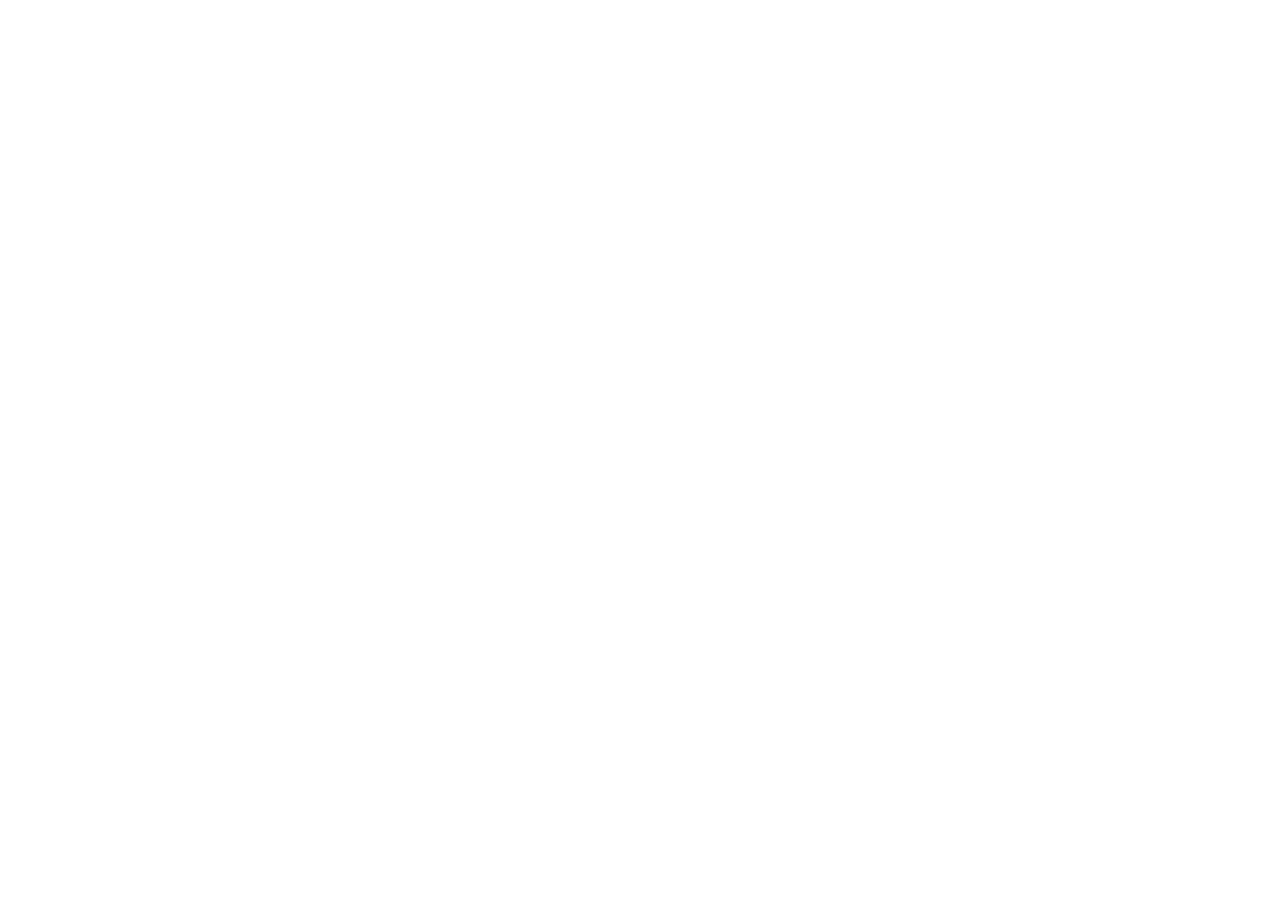
==== index.html @ 54f2726c "[FEAT] Initialized all needed assets and documents" ====
<!DOCTYPE html>
<html lang="en">
<head>
    <meta charset="UTF-8">
    <meta name="viewport" content="width=device-width, initial-scale=1.0">
    <title>Booleando</title>
    <link rel="stylesheet" href="./css/style.css">
</head>
<body>
    
</body>
</html>
---- css/style.css ----
*{
    margin: 0;
    padding: 0;
    box-sizing: border-box;
}
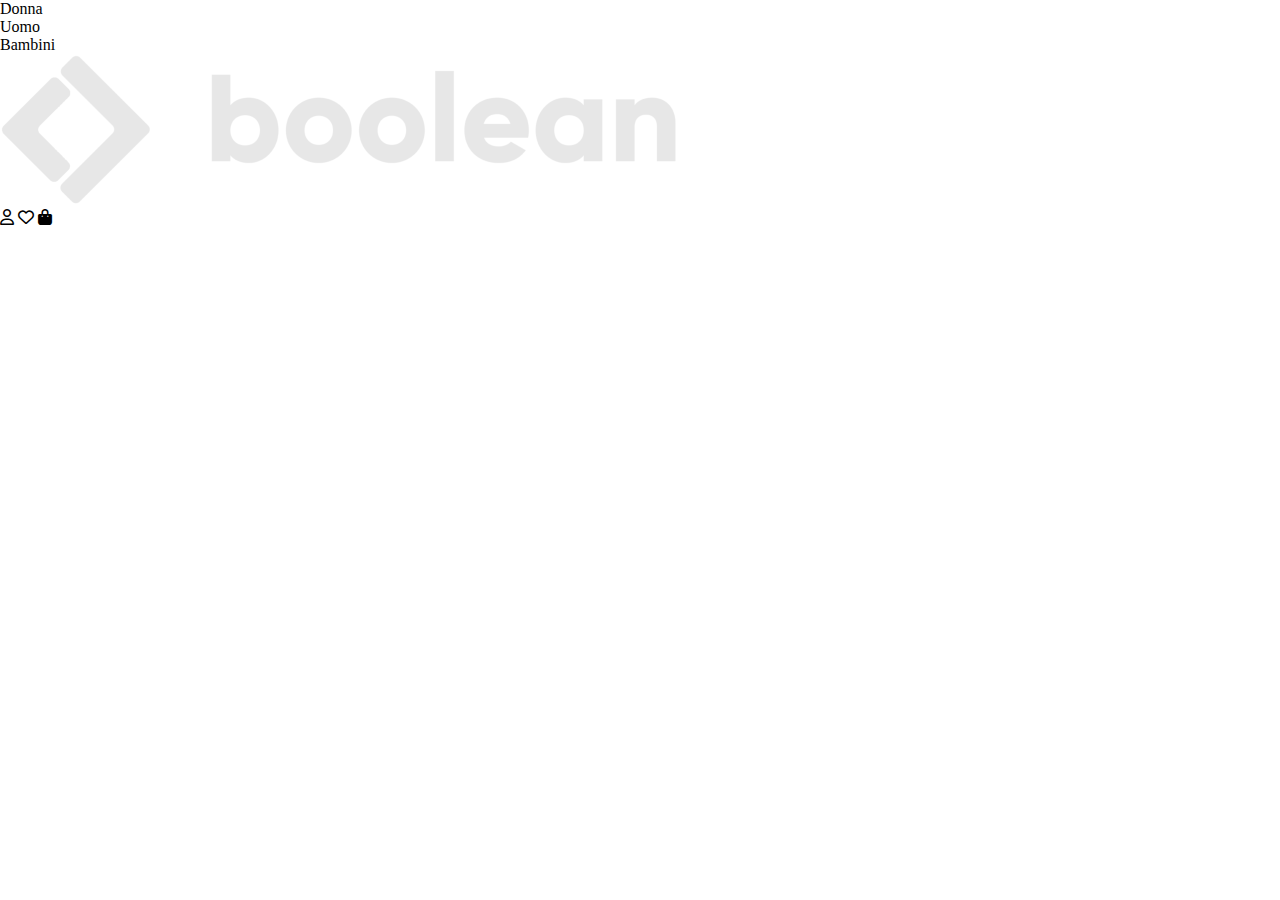
==== commit 6900d751: "[UPD] layed out basic structure and elements in HTML" ====
--- a/index.html
+++ b/index.html
@@ -3,10 +3,63 @@
 <head>
     <meta charset="UTF-8">
     <meta name="viewport" content="width=device-width, initial-scale=1.0">
+    <link rel="stylesheet" href="https://cdnjs.cloudflare.com/ajax/libs/font-awesome/6.7.2/css/all.min.css" integrity="sha512-Evv84Mr4kqVGRNSgIGL/F/aIDqQb7xQ2vcrdIwxfjThSH8CSR7PBEakCr51Ck+w+/U6swU2Im1vVX0SVk9ABhg==" crossorigin="anonymous" referrerpolicy="no-referrer" />
     <title>Booleando</title>
     <link rel="stylesheet" href="./css/style.css">
 </head>
 <body>
+
+    <header>
+        <div class="container">
+            <div class="side-header align-left">
+                <ul>
+                    <li>Donna</li>
+                    <li>Uomo</li>
+                    <li>Bambini</li>
+                </ul>
+            </div>
+    
+            <div class="center-header align-center">
+                <div>
+                    <a href="#">
+                        <img src="./img/boolean-logo.png" alt="Logo">
+                    </a>
+                </div>
+            </div>
+    
+            <div class="side-header align-right">
+                <div>
+                    <i class="fa-regular fa-user"></i>
+                    <i class="fa-regular fa-heart"></i>
+                    <i class="fa-solid fa-bag-shopping"></i>
+                </div>
+            </div>
+        </div>
+    </header>
+
+    <main>
+        <div class="container">
+
+            <div class="col-30">
+                <div class="card">
+                    <img src="" alt="">
+                    <img src="" alt="">
+                    <div class="label-box">
+                        <div class="label"></div>
+                    </div>
+                </div>
+                <div class="content">
+                    
+                </div>
+            </div>
+        </div>
+    </main>
+
+    <footer>
+        <div class="container">
+
+        </div>
+    </footer>
     
 </body>
 </html>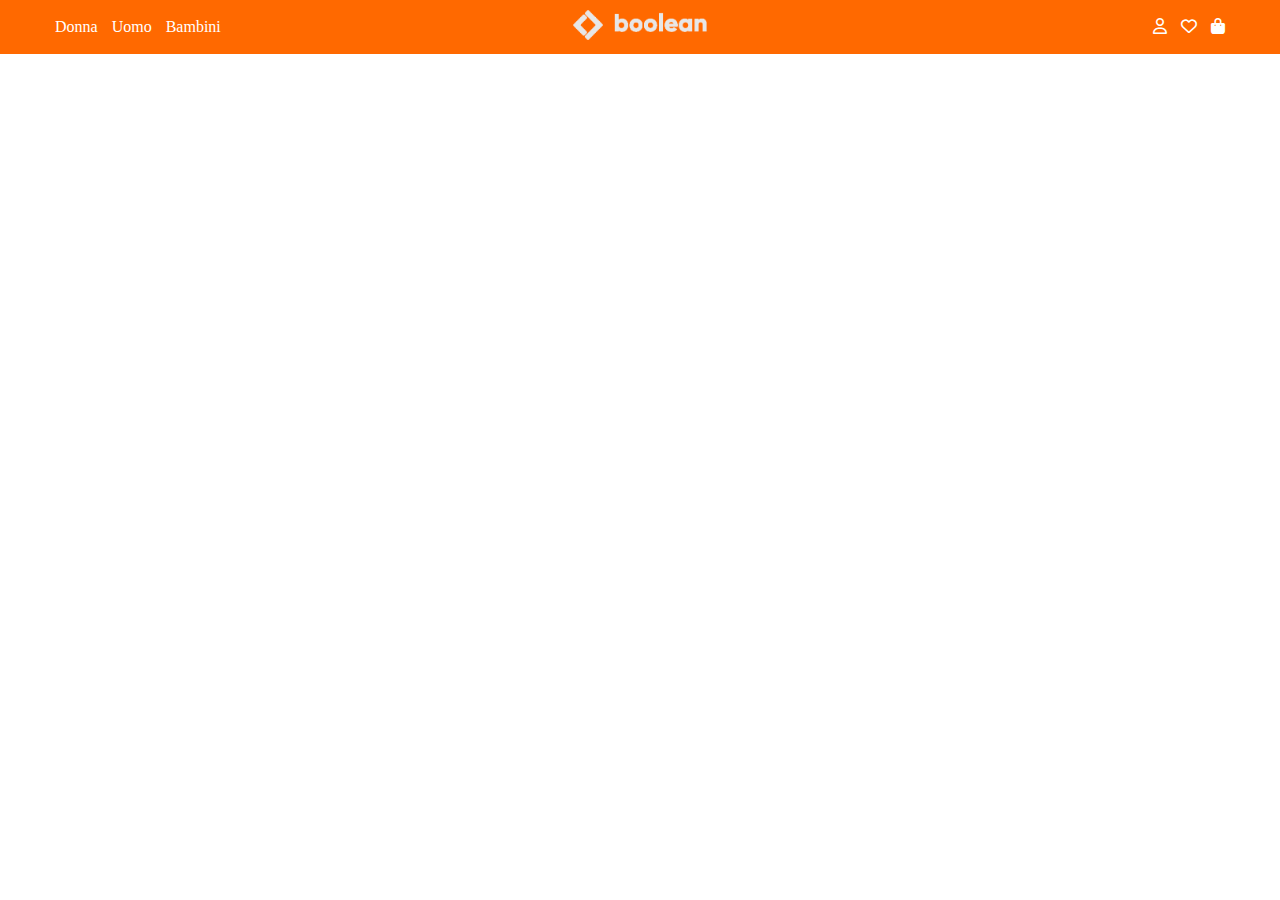
==== commit e60a8f83: "[UPD] Header done" ====
--- a/index.html
+++ b/index.html
@@ -10,8 +10,8 @@
 <body>
 
     <header>
-        <div class="container">
-            <div class="side-header align-left">
+        <div class="container d-flex align-center">
+            <div class="side-header d-flex align-left">
                 <ul>
                     <li>Donna</li>
                     <li>Uomo</li>
@@ -19,19 +19,17 @@
                 </ul>
             </div>
     
-            <div class="center-header align-center">
-                <div>
-                    <a href="#">
-                        <img src="./img/boolean-logo.png" alt="Logo">
-                    </a>
-                </div>
+            <div class="center-header d-flex align-center">
+                <a href="#">
+                    <img class="logo" src="./img/boolean-logo.png" alt="Logo">
+                </a>
             </div>
     
-            <div class="side-header align-right">
+            <div class="side-header d-flex align-right">
                 <div>
-                    <i class="fa-regular fa-user"></i>
-                    <i class="fa-regular fa-heart"></i>
-                    <i class="fa-solid fa-bag-shopping"></i>
+                    <span class="inline-block head-icon"><i class="fa-regular fa-user"></i></span>
+                    <span class="inline-block head-icon"><i class="fa-regular fa-heart"></i></span>
+                    <span class="inline-block head-icon"><i class="fa-solid fa-bag-shopping"></i></span>
                 </div>
             </div>
         </div>
@@ -49,7 +47,7 @@
                     </div>
                 </div>
                 <div class="content">
-                    
+
                 </div>
             </div>
         </div>
--- a/css/style.css
+++ b/css/style.css
@@ -2,4 +2,75 @@
     margin: 0;
     padding: 0;
     box-sizing: border-box;
+}
+
+/* Tags */
+header{
+    background-color: #FF6900;
+    color: white;
+    padding: 10px 0;
+    position: sticky;
+    top: 0;
+}
+
+ul{
+    list-style-type: none;
+}
+
+li{
+    display: inline-block;
+    margin: 0 5px;
+}
+
+/* Flexbox and layout tools */
+.d-flex{
+    display: flex;
+}
+
+.align-center{
+    justify-content: center;
+    align-content: center;
+    align-items: center;
+    flex-wrap: wrap;
+}
+
+.align-left{
+    justify-content: flex-start;
+    align-content: center;
+    align-items: center;
+    flex-wrap: wrap;
+}
+.align-right{
+    justify-content: flex-end;
+    align-content: center;
+    align-items: center;
+    flex-wrap: wrap;
+}
+
+/* Containers */
+.container{
+    width: 1180px;
+    margin: 0 auto;
+}
+
+.side-header{
+    width: 20%;
+}
+
+.center-header{
+    width: 60%;
+}
+
+/* Elements */
+.logo{
+    height: 30px;
+}
+
+.head-icon{
+    margin: 0 5px;
+}
+
+/* Utility */
+.inline-block{
+    display: inline-block;
 }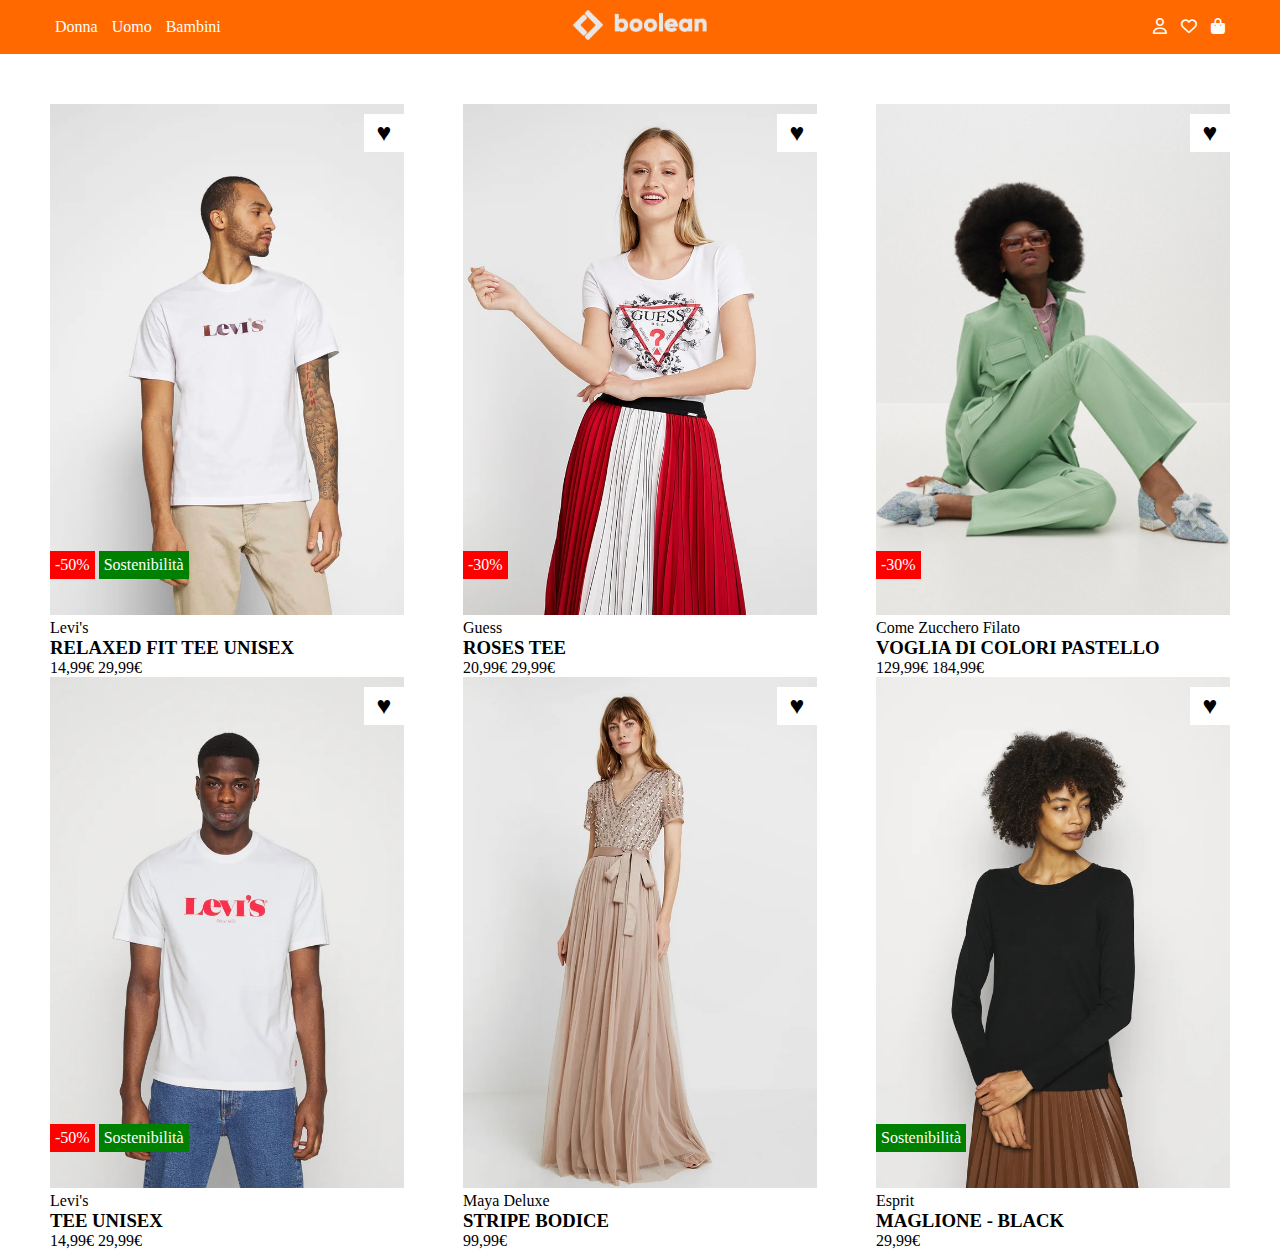
==== commit c0612c94: "[UPD] Main page basic styling done" ====
--- a/index.html
+++ b/index.html
@@ -36,20 +36,119 @@
     </header>
 
     <main>
-        <div class="container">
+        <div class="container d-flex align-between">
 
             <div class="col-30">
                 <div class="card">
-                    <img src="" alt="">
-                    <img src="" alt="">
+                    <img src="./img/1.webp" alt="">
+                    <img class="hover-img" src="./img/1b.webp" alt="">
+                    <div class="favourite">&hearts;</div>
                     <div class="label-box">
-                        <div class="label"></div>
+                        <span class="inline-block label bg-red">-50%</span>
+                        <span class="inline-block label bg-green">Sostenibilit&agrave;</span>
                     </div>
                 </div>
                 <div class="content">
-
+                    <div>Levi's</div>
+                    <h3>RELAXED FIT TEE UNISEX</h3>
+                    <div>
+                        <span class="price">14,99&euro;</span>
+                        <span class="original-price">29,99&euro;</span>
+                    </div>
                 </div>
             </div>
+
+            <div class="col-30">
+                <div class="card">
+                    <img src="./img/2.webp" alt="">
+                    <img class="hover-img" src="./img/2b.webp" alt="">
+                    <div class="favourite">&hearts;</div>
+                    <div class="label-box">
+                        <span class="inline-block label bg-red">-30%</span>
+                    </div>
+                </div>
+                <div class="content">
+                    <div>Guess</div>
+                    <h3>ROSES TEE</h3>
+                    <div>
+                        <span class="price">20,99&euro;</span>
+                        <span class="original-price">29,99&euro;</span>
+                    </div>
+                </div>
+            </div>
+
+            <div class="col-30">
+                <div class="card">
+                    <img src="./img/3.webp" alt="">
+                    <img class="hover-img" src="./img/3b.webp" alt="">
+                    <div class="favourite">&hearts;</div>
+                    <div class="label-box">
+                        <span class="inline-block label bg-red">-30%</span>
+                    </div>
+                </div>
+                <div class="content">
+                    <div>Come Zucchero Filato</div>
+                    <h3>VOGLIA DI COLORI PASTELLO</h3>
+                    <div>
+                        <span class="price">129,99&euro;</span>
+                        <span class="original-price">184,99&euro;</span>
+                    </div>
+                </div>
+            </div>
+
+            <div class="col-30">
+                <div class="card">
+                    <img src="./img/4.webp" alt="">
+                    <img class="hover-img" src="./img/4b.webp" alt="">
+                    <div class="favourite">&hearts;</div>
+                    <div class="label-box">
+                        <span class="inline-block label bg-red">-50%</span>
+                        <span class="inline-block label bg-green">Sostenibilit&agrave;</span>
+                    </div>
+                </div>
+                <div class="content">
+                    <div>Levi's</div>
+                    <h3>TEE UNISEX</h3>
+                    <div>
+                        <span class="price">14,99&euro;</span>
+                        <span class="original-price">29,99&euro;</span>
+                    </div>
+                </div>
+            </div>
+
+            <div class="col-30">
+                <div class="card">
+                    <img src="./img/5.webp" alt="">
+                    <img class="hover-img" src="./img/5b.webp" alt="">
+                    <div class="favourite">&hearts;</div>
+                </div>
+                <div class="content">
+                    <div>Maya Deluxe</div>
+                    <h3>STRIPE BODICE</h3>
+                    <div>
+                        <span class="price">99,99&euro;</span>
+                    </div>
+                </div>
+            </div>
+
+            <div class="col-30">
+                <div class="card">
+                    <img src="./img/6.webp" alt="">
+                    <img class="hover-img" src="./img/6b.webp" alt="">
+                    <div class="favourite">&hearts;</div>
+                    <div class="label-box">
+                        <span class="inline-block label bg-green">Sostenibilit&agrave;</span>
+                    </div>
+                </div>
+                <div class="content">
+                    <div>Esprit</div>
+                    <h3>MAGLIONE - BLACK</h3>
+                    <div>
+                        <span class="price">29,99&euro;</span>
+                    </div>
+                </div>
+            </div>
+
         </div>
     </main>
 
--- a/css/style.css
+++ b/css/style.css
@@ -11,6 +11,10 @@
     padding: 10px 0;
     position: sticky;
     top: 0;
+}
+
+main{
+    padding-top: 50px;
 }
 
 ul{
@@ -40,8 +44,16 @@
     align-items: center;
     flex-wrap: wrap;
 }
+
 .align-right{
     justify-content: flex-end;
+    align-content: center;
+    align-items: center;
+    flex-wrap: wrap;
+}
+
+.align-between{
+    justify-content: space-between;
     align-content: center;
     align-items: center;
     flex-wrap: wrap;
@@ -61,6 +73,10 @@
     width: 60%;
 }
 
+.col-30{
+    width: 30%;
+}
+
 /* Elements */
 .logo{
     height: 30px;
@@ -70,7 +86,52 @@
     margin: 0 5px;
 }
 
+.card{
+    position: relative;
+}
+
+.card img{
+    width: 100%;
+}
+
+.hover-img{
+    opacity: 0;
+    position: absolute;
+}
+
+.favourite{
+    padding: 5px;
+    width: 40px;
+    text-align: center;
+    font-size: 25px;
+    background-color: white;
+    position: absolute;
+    top: 10px;
+    right: 0;
+}
+
+.label-box{
+    text-align: center;
+    color: white;
+    position: absolute;
+    bottom: 40px;
+    left: 0;
+    z-index: 1;
+}
+
+.label{
+    padding: 5px;
+}
+
 /* Utility */
 .inline-block{
     display: inline-block;
+}
+
+.bg-red{
+    background-color: red;
+}
+
+.bg-green{
+    background-color: #008000;
 }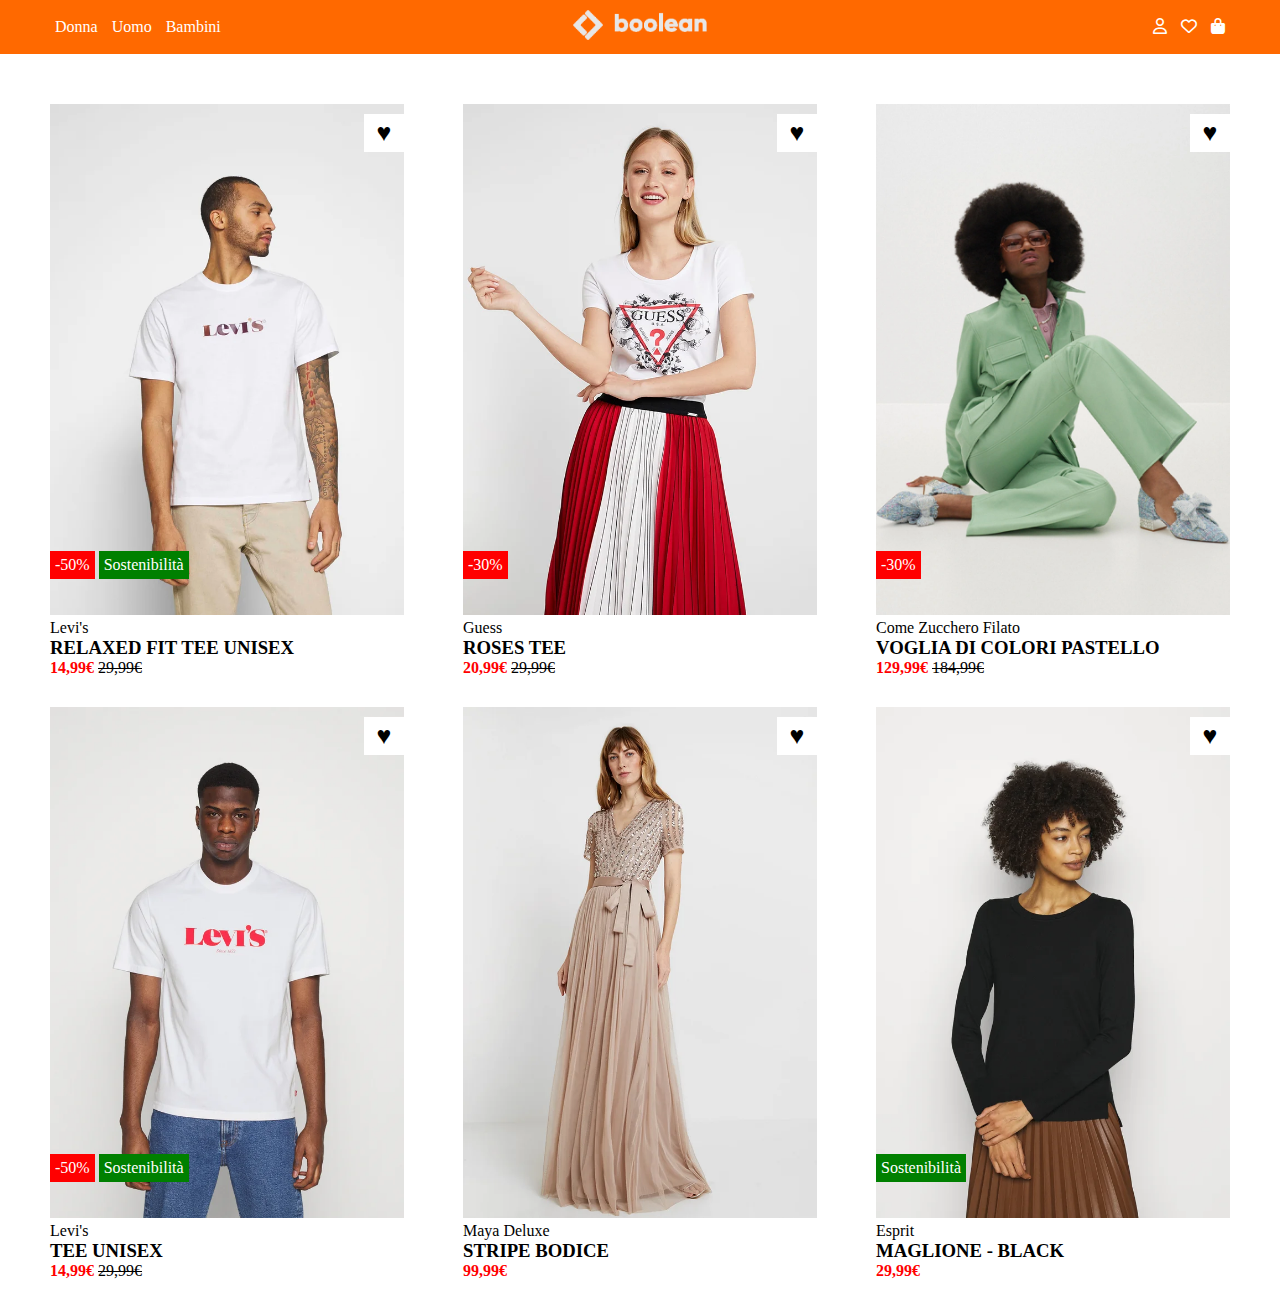
==== commit 52d3aa62: "[UPD] static body done" ====
--- a/index.html
+++ b/index.html
@@ -49,7 +49,7 @@
                     </div>
                 </div>
                 <div class="content">
-                    <div>Levi's</div>
+                    <div class="Brand">Levi's</div>
                     <h3>RELAXED FIT TEE UNISEX</h3>
                     <div>
                         <span class="price">14,99&euro;</span>
@@ -68,7 +68,7 @@
                     </div>
                 </div>
                 <div class="content">
-                    <div>Guess</div>
+                    <div class="Brand">Guess</div>
                     <h3>ROSES TEE</h3>
                     <div>
                         <span class="price">20,99&euro;</span>
@@ -87,7 +87,7 @@
                     </div>
                 </div>
                 <div class="content">
-                    <div>Come Zucchero Filato</div>
+                    <div class="Brand">Come Zucchero Filato</div>
                     <h3>VOGLIA DI COLORI PASTELLO</h3>
                     <div>
                         <span class="price">129,99&euro;</span>
@@ -107,7 +107,7 @@
                     </div>
                 </div>
                 <div class="content">
-                    <div>Levi's</div>
+                    <div class="Brand">Levi's</div>
                     <h3>TEE UNISEX</h3>
                     <div>
                         <span class="price">14,99&euro;</span>
@@ -123,7 +123,7 @@
                     <div class="favourite">&hearts;</div>
                 </div>
                 <div class="content">
-                    <div>Maya Deluxe</div>
+                    <div class="Brand">Maya Deluxe</div>
                     <h3>STRIPE BODICE</h3>
                     <div>
                         <span class="price">99,99&euro;</span>
@@ -141,7 +141,7 @@
                     </div>
                 </div>
                 <div class="content">
-                    <div>Esprit</div>
+                    <div class="Brand">Esprit</div>
                     <h3>MAGLIONE - BLACK</h3>
                     <div>
                         <span class="price">29,99&euro;</span>
--- a/css/style.css
+++ b/css/style.css
@@ -77,6 +77,11 @@
     width: 30%;
 }
 
+.content{
+    width: 100%;
+    padding-bottom: 30px;
+}
+
 /* Elements */
 .logo{
     height: 30px;
@@ -123,6 +128,19 @@
     padding: 5px;
 }
 
+.brand{
+    font-size: 12px;
+}
+
+.price{
+    color: red;
+    font-weight: bold;
+}
+
+.original-price{
+    text-decoration: line-through;
+}
+
 /* Utility */
 .inline-block{
     display: inline-block;
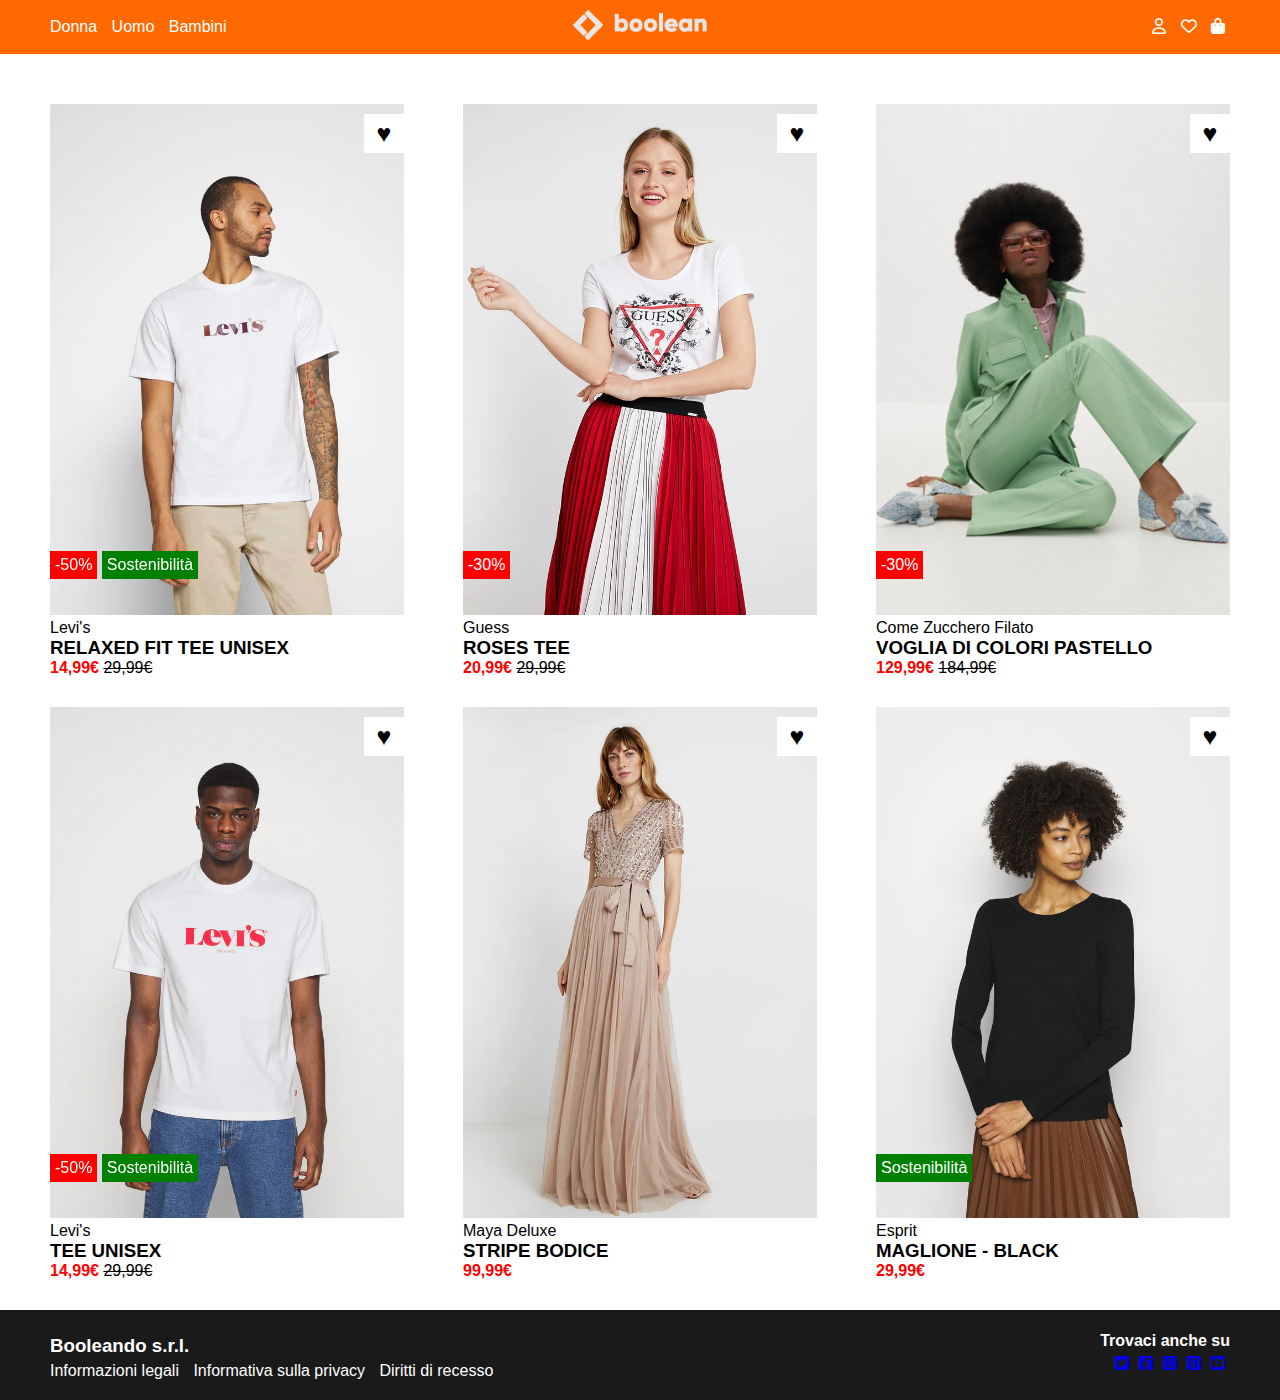
==== commit d1c18d01: "[UPD] Footer done" ====
--- a/index.html
+++ b/index.html
@@ -153,8 +153,45 @@
     </main>
 
     <footer>
-        <div class="container">
-
+        <div class="container d-flex align-between">
+            <div class="col-70 d-flex align-left">
+                <h3 class="company-name">Booleando s.r.l.</h3>
+                <ul>
+                    <li>Informazioni legali</li>
+                    <li>Informativa sulla privacy</li>
+                    <li>Diritti di recesso</li>
+                </ul>
+            </div>
+            <div class="col-30 d-flex align-right">
+                <h4>Trovaci anche su</h4>
+                <div class="social-box d-flex align-right">
+                    <span class="inline-block social-icon">
+                        <a href="#">
+                            <i class="fa-brands fa-square-twitter"></i>
+                        </a>
+                    </span>
+                    <span class="inline-block social-icon">
+                        <a href="#">
+                            <i class="fa-brands fa-square-facebook"></i>
+                        </a>
+                    </span>
+                    <span class="inline-block social-icon">
+                        <a href="#">
+                            <i class="fa-brands fa-square-instagram"></i>
+                        </a>
+                    </span>
+                    <span class="inline-block social-icon">
+                        <a href="#">
+                            <i class="fa-brands fa-square-pinterest"></i>
+                        </a>
+                    </span>
+                    <span class="inline-block social-icon">
+                        <a href="#">
+                            <i class="fa-brands fa-square-youtube"></i>
+                        </a>
+                    </span>
+                </div>
+            </div>
         </div>
     </footer>
     
--- a/css/style.css
+++ b/css/style.css
@@ -5,16 +5,27 @@
 }
 
 /* Tags */
+body{
+    font-family: sans-serif;
+}
+
 header{
     background-color: #FF6900;
     color: white;
     padding: 10px 0;
     position: sticky;
     top: 0;
+    z-index: 1;
 }
 
 main{
     padding-top: 50px;
+}
+
+footer{
+    background-color: #1A1A1A;
+    padding: 20px 0;
+    color: white;
 }
 
 ul{
@@ -23,7 +34,7 @@
 
 li{
     display: inline-block;
-    margin: 0 5px;
+    margin: 0 10px 0 0;
 }
 
 /* Flexbox and layout tools */
@@ -75,6 +86,10 @@
 
 .col-30{
     width: 30%;
+}
+
+.col-70{
+    width: 70%;
 }
 
 .content{
@@ -141,6 +156,20 @@
     text-decoration: line-through;
 }
 
+.company-name{
+    width: 100%;
+    padding: 5px 0;;
+}
+
+.social-box{
+    width: 100%;
+    padding: 5px 0;
+}
+
+.social-icon{
+    margin: 0 5px;
+}
+
 /* Utility */
 .inline-block{
     display: inline-block;
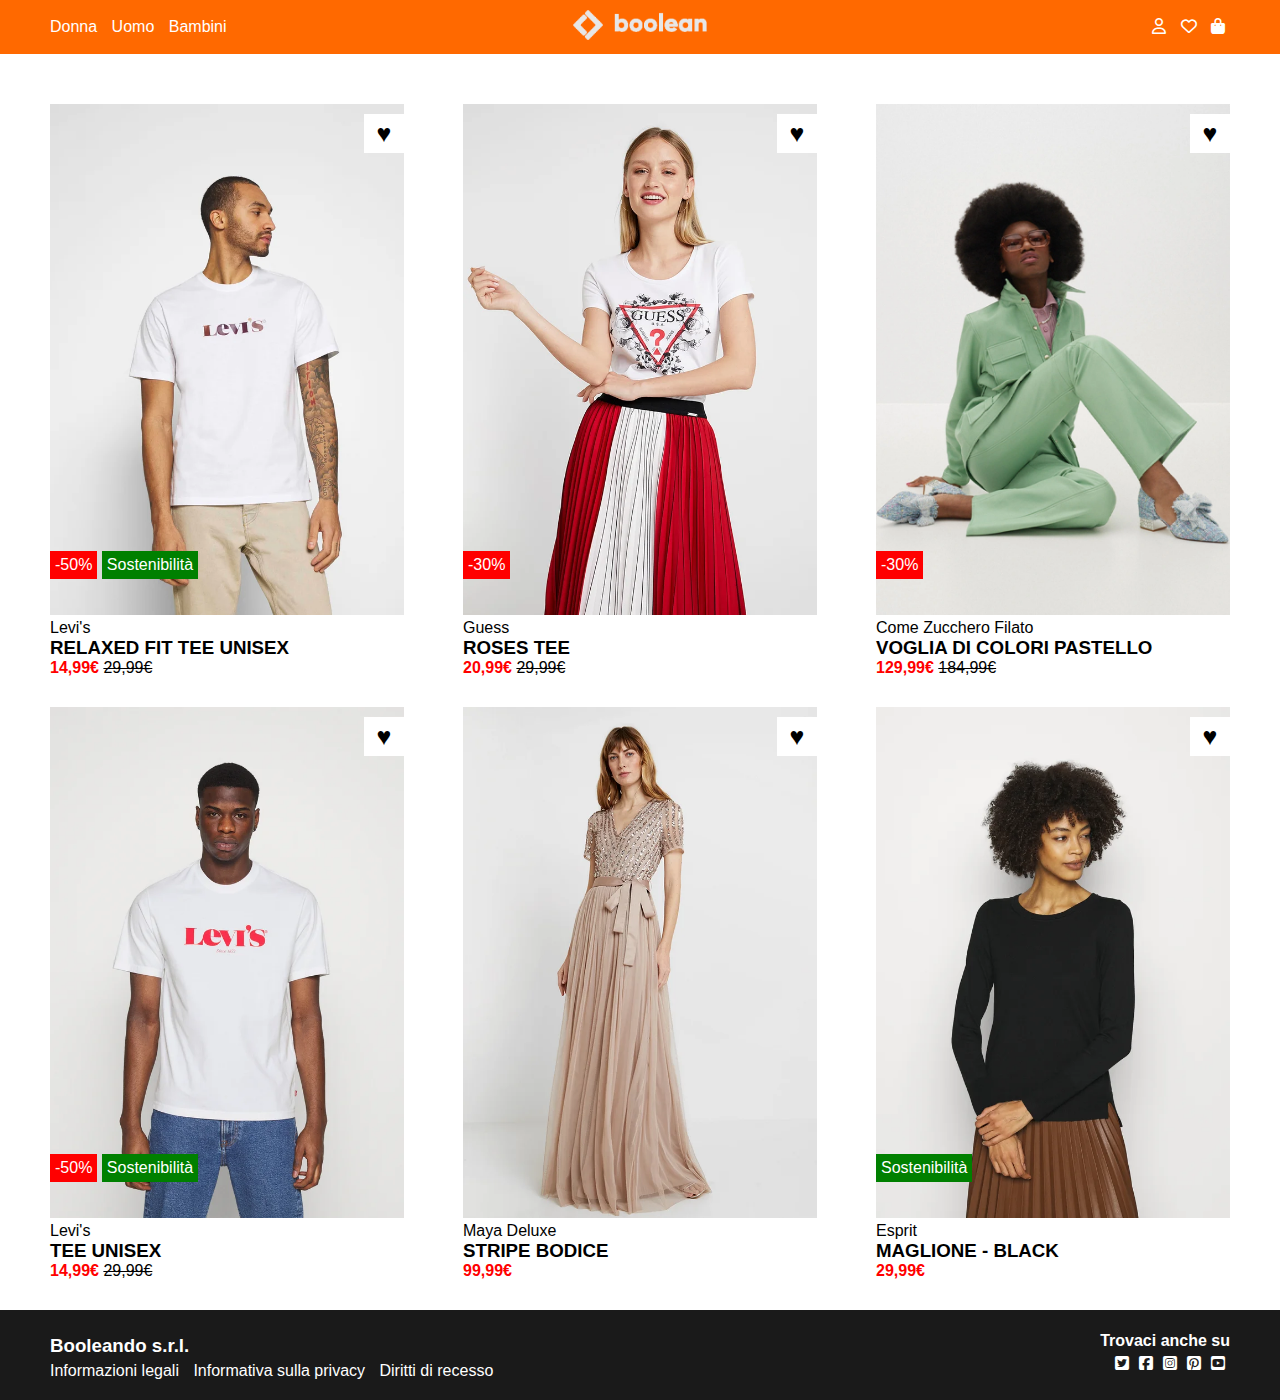
==== commit 73ba6068: "[UPD] first page linked and done" ====
--- a/index.html
+++ b/index.html
@@ -41,7 +41,7 @@
             <div class="col-30">
                 <div class="card">
                     <img src="./img/1.webp" alt="">
-                    <img class="hover-img" src="./img/1b.webp" alt="">
+                    <a href="./bonus/bonus1.html"><img class="hover-img" src="./img/1b.webp" alt=""></a>
                     <div class="favourite">&hearts;</div>
                     <div class="label-box">
                         <span class="inline-block label bg-red">-50%</span>
--- a/css/style.css
+++ b/css/style.css
@@ -15,7 +15,7 @@
     padding: 10px 0;
     position: sticky;
     top: 0;
-    z-index: 1;
+    z-index: 3;
 }
 
 main{
@@ -28,6 +28,10 @@
     color: white;
 }
 
+h1{
+    padding: 20px;
+}
+
 ul{
     list-style-type: none;
 }
@@ -35,6 +39,11 @@
 li{
     display: inline-block;
     margin: 0 10px 0 0;
+}
+
+a{
+    text-decoration: none;
+    color: white;
 }
 
 /* Flexbox and layout tools */
@@ -108,15 +117,18 @@
 
 .card{
     position: relative;
+    height: 515px
 }
 
 .card img{
     width: 100%;
+    position: absolute;
 }
 
 .hover-img{
     opacity: 0;
     position: absolute;
+    z-index: 1;
 }
 
 .favourite{
@@ -128,6 +140,7 @@
     position: absolute;
     top: 10px;
     right: 0;
+    z-index: 1;
 }
 
 .label-box{
@@ -170,6 +183,21 @@
     margin: 0 5px;
 }
 
+.img-paragraph{
+    width: 100%;
+    padding: 10px;
+}
+
+.img-paragraph img{
+    width: 100%;
+}
+
+.description{
+    width: 100%;
+    padding: 10px;
+    line-height: 1.2;
+}
+
 /* Utility */
 .inline-block{
     display: inline-block;
@@ -181,4 +209,13 @@
 
 .bg-green{
     background-color: #008000;
+}
+
+/* Animations */
+.hover-img:hover{
+    opacity: 1;
+}
+
+.favourite:hover{
+    color:red
 }